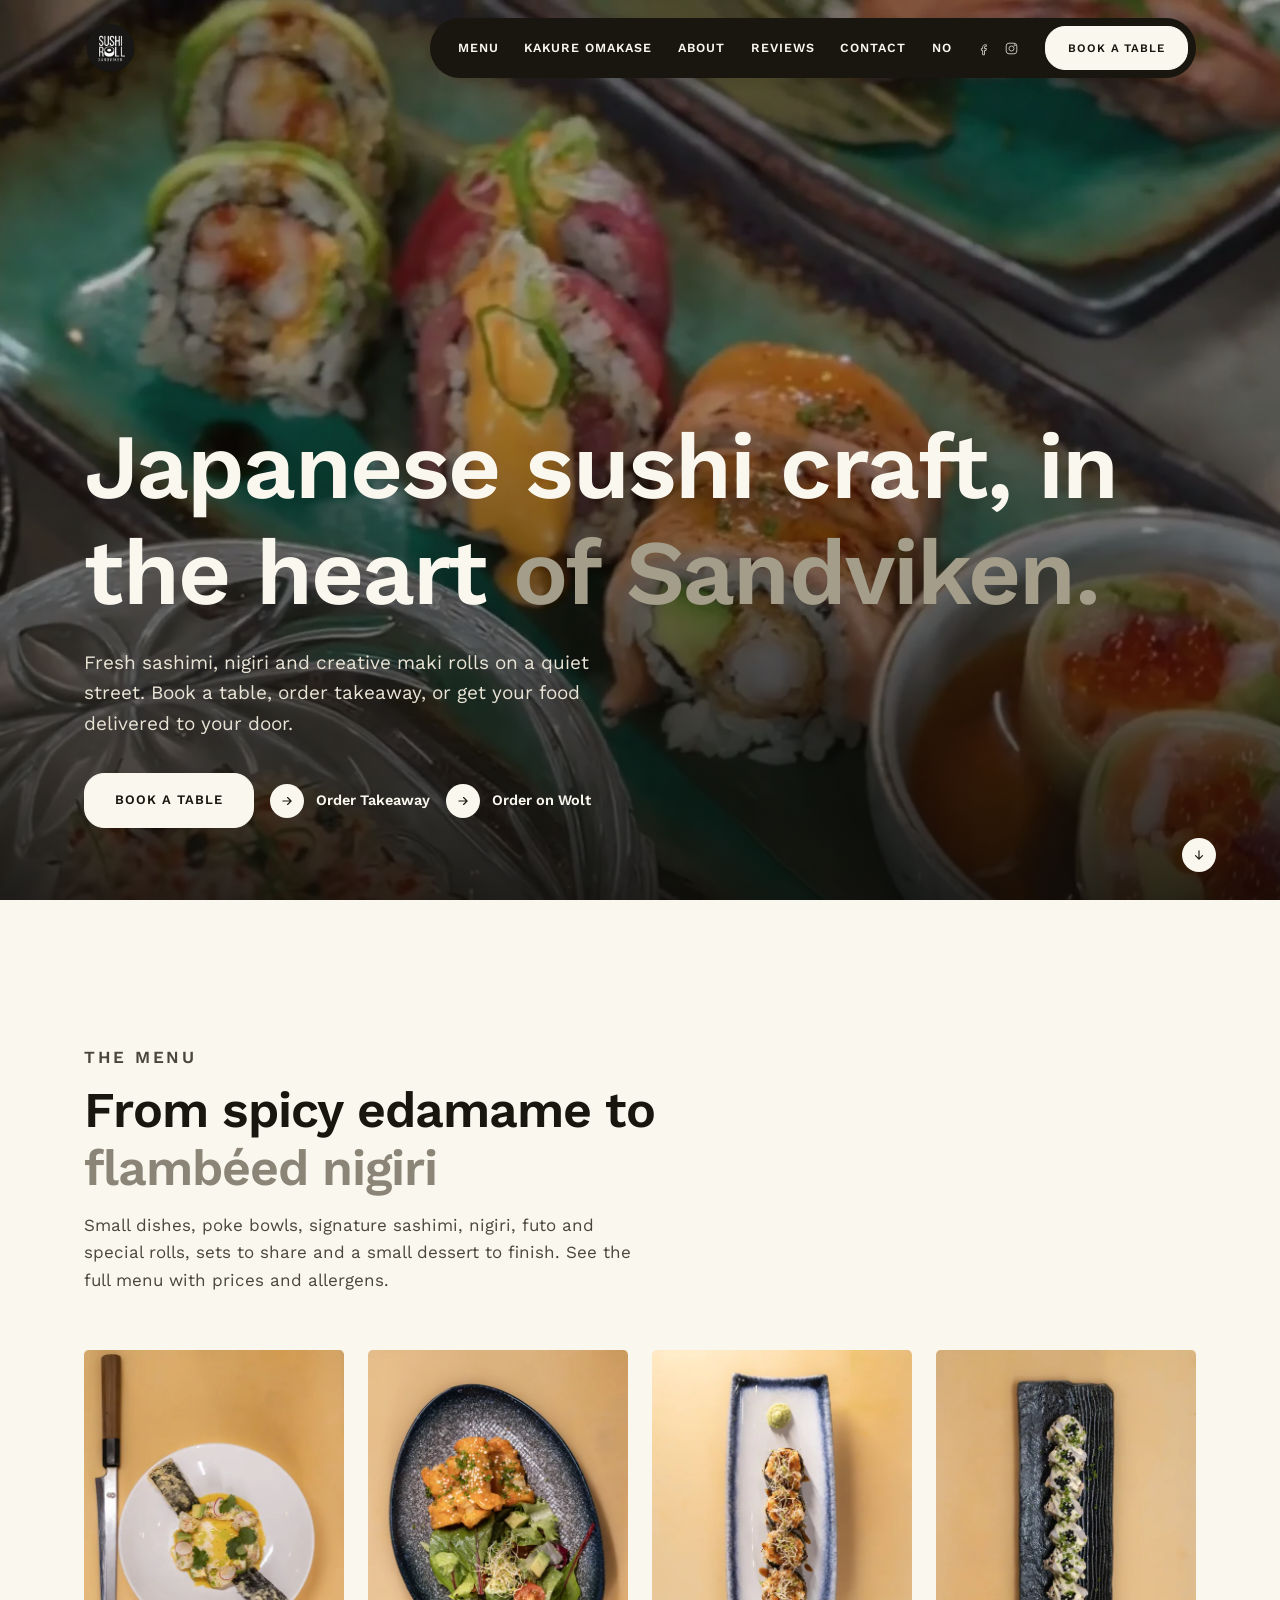
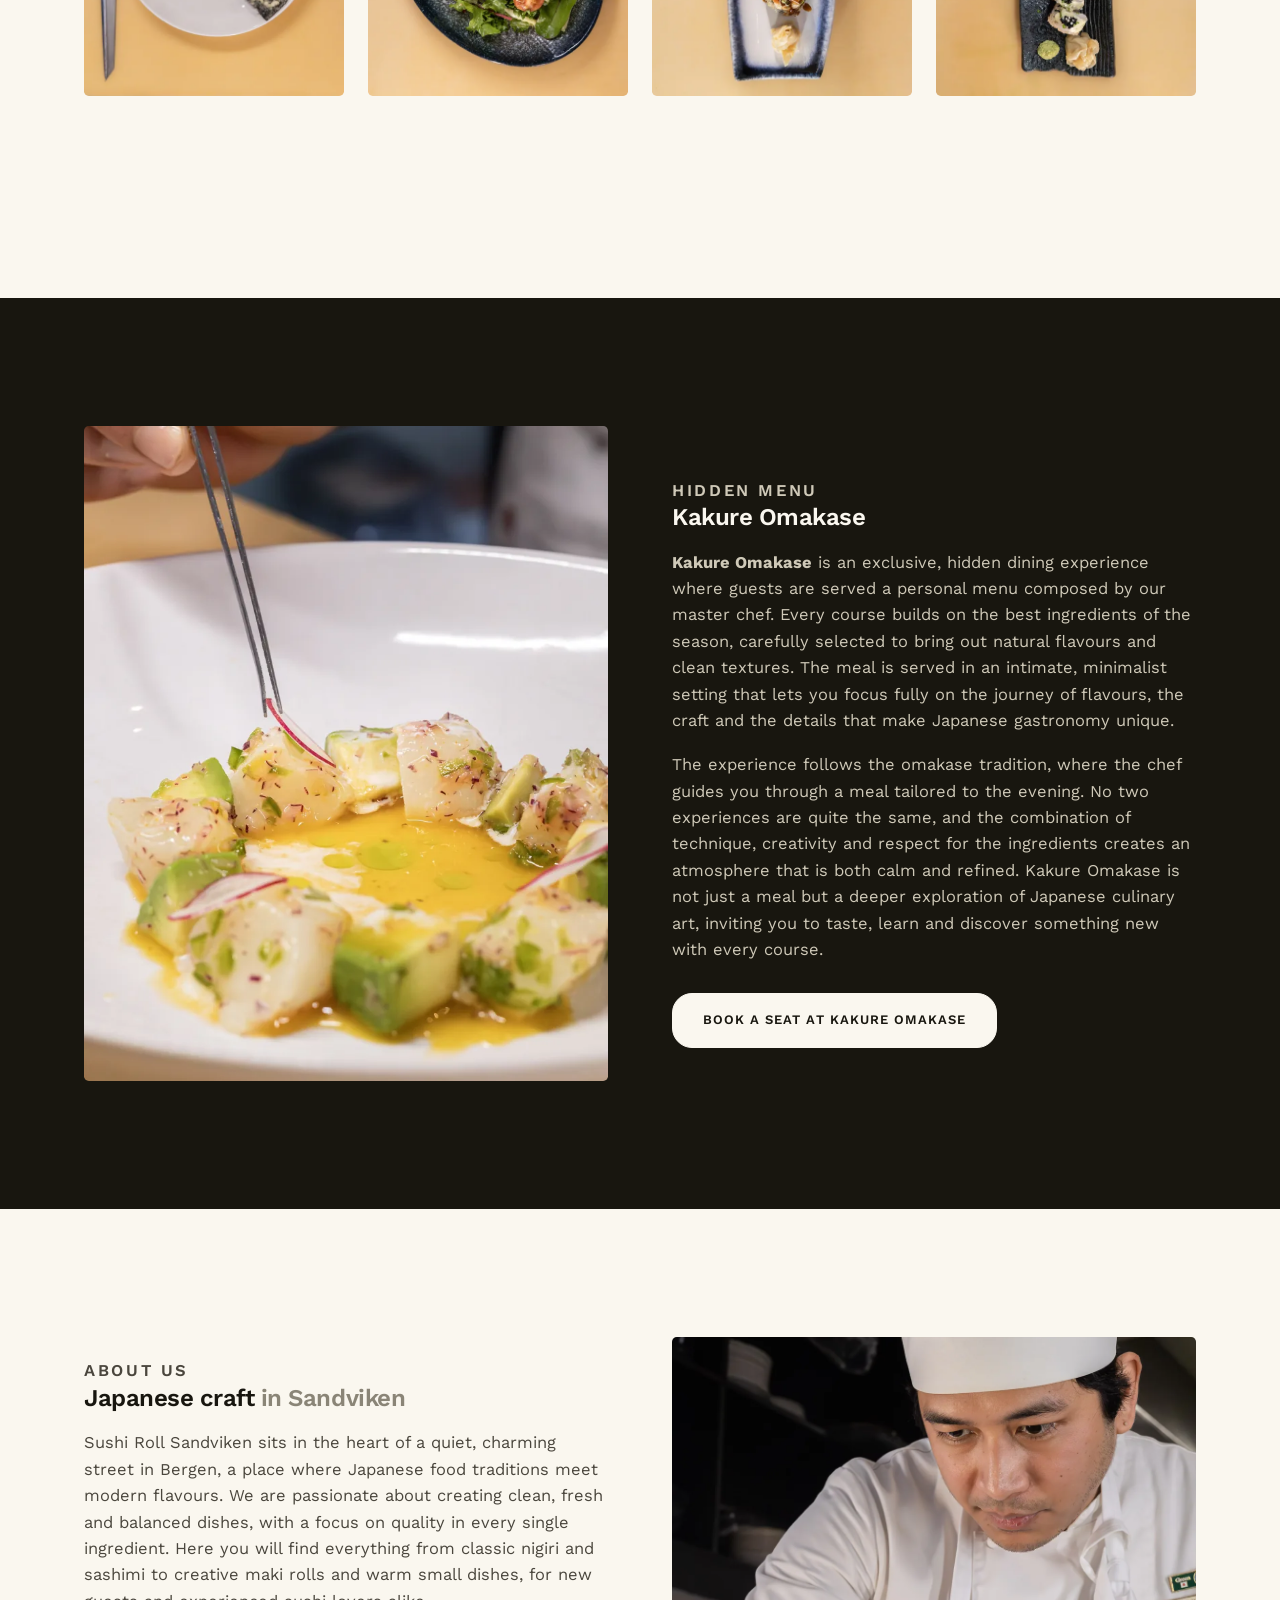
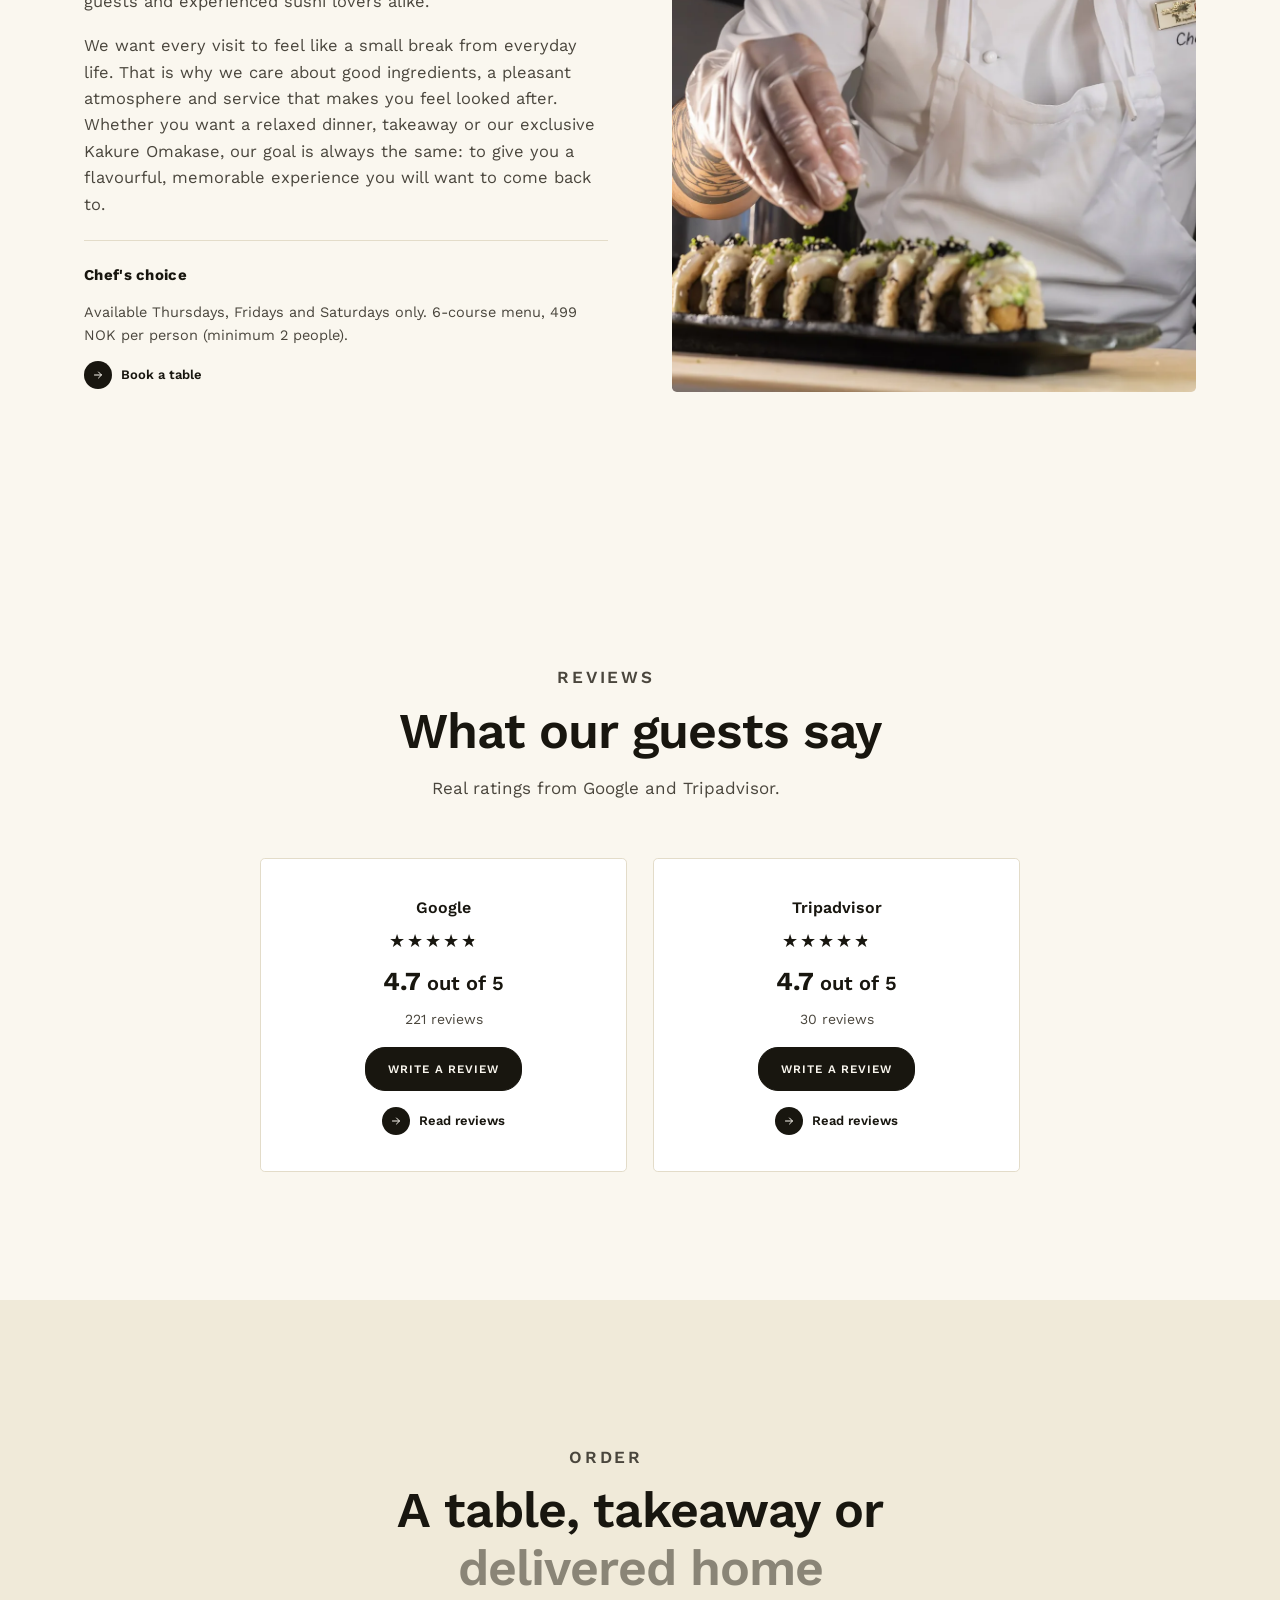
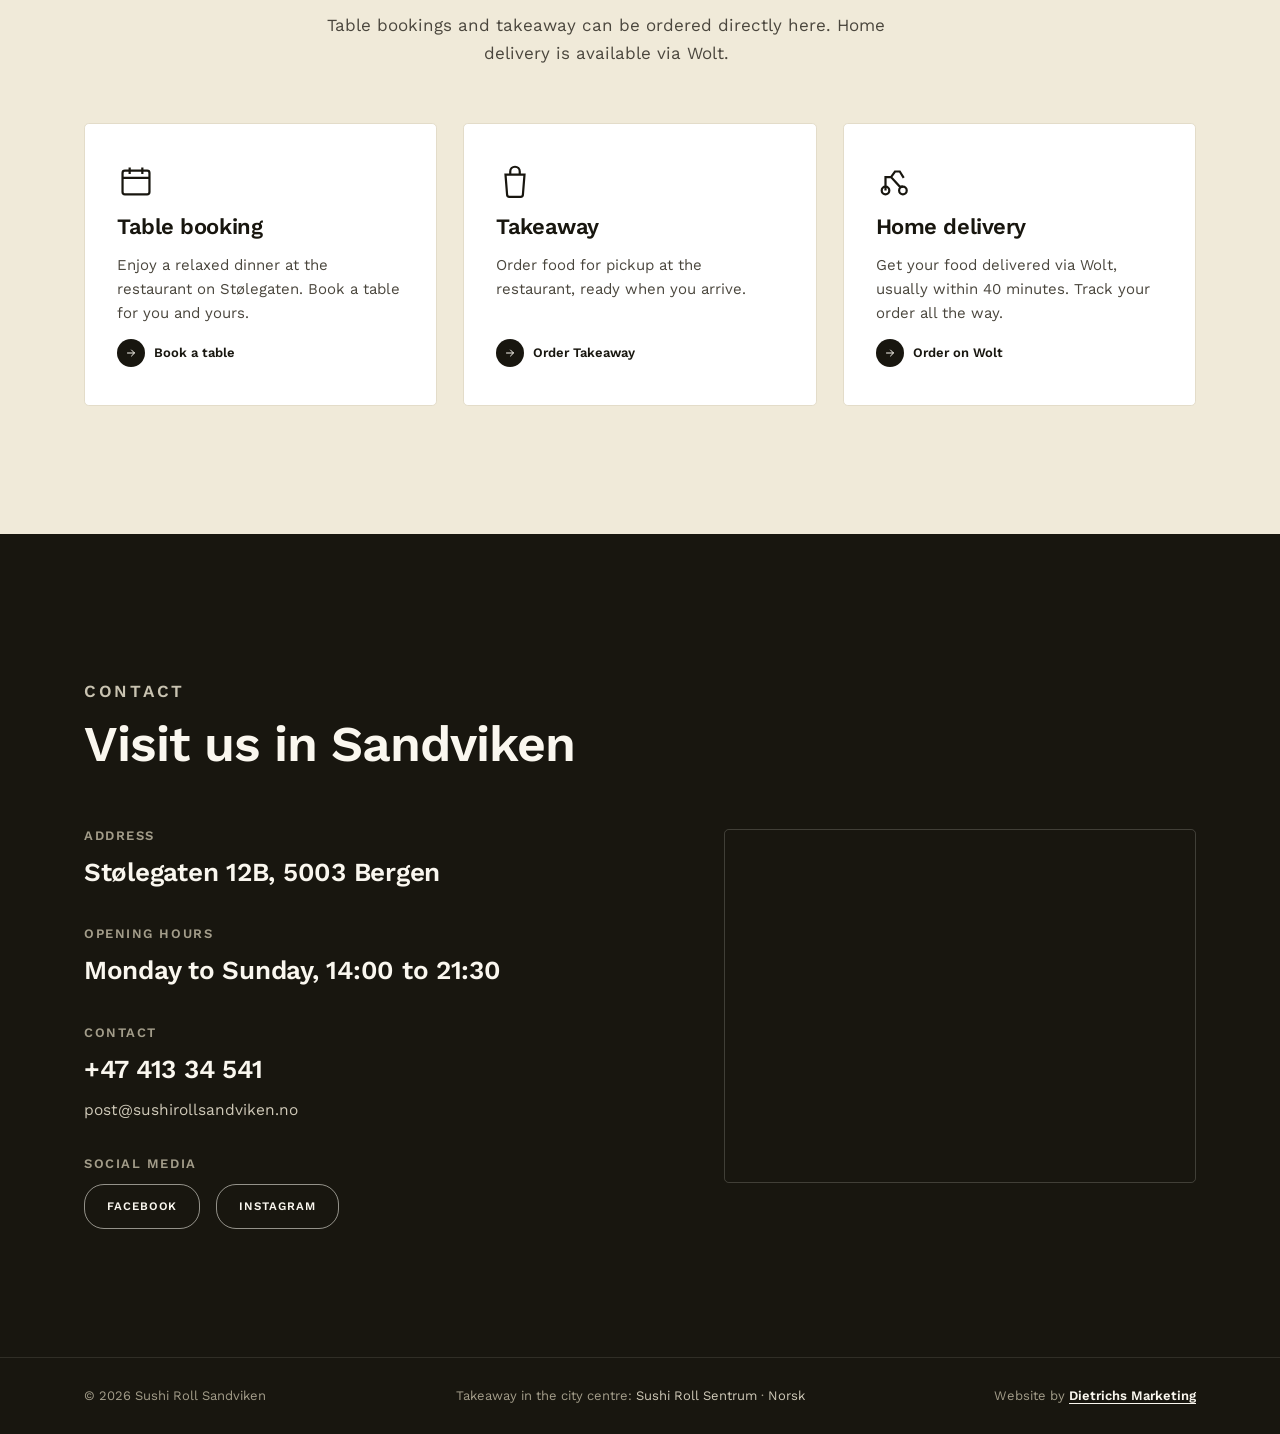
==== en/index.html @ c4bc5165 "Legg til engelsk versjon (/en/) med språkbryter og hreflang Engelsk forside og meny, EN-lenke i navi" ====
<!DOCTYPE html>
<html lang="en">
<head>
<!-- Google Tag Manager -->
<script>(function(w,d,s,l,i){w[l]=w[l]||[];w[l].push({'gtm.start':
new Date().getTime(),event:'gtm.js'});var f=d.getElementsByTagName(s)[0],
j=d.createElement(s),dl=l!='dataLayer'?'&l='+l:'';j.async=true;j.src=
'https://www.googletagmanager.com/gtm.js?id='+i+dl;f.parentNode.insertBefore(j,f);
})(window,document,'script','dataLayer','GTM-KZ6DRK7J');</script>
<!-- End Google Tag Manager -->
<!-- Google tag (gtag.js) -->
<script async src="https://www.googletagmanager.com/gtag/js?id=GT-PLFJ6S7V"></script>
<script>
  window.dataLayer = window.dataLayer || [];
  function gtag(){dataLayer.push(arguments);}
  gtag('js', new Date());
  gtag('config', 'GT-PLFJ6S7V');
  gtag('config', 'G-S1RWX0VKVZ');
</script>
<meta charset="UTF-8">
<meta name="viewport" content="width=device-width, initial-scale=1">
<title>Sushi Roll Sandviken. Japanese sushi craft in Bergen</title>
<meta name="description" content="Sushi Roll Sandviken is on Stølegaten in Bergen. Fresh sashimi, nigiri and creative maki rolls, Kakure Omakase, table booking, takeaway and home delivery via Wolt.">
<meta name="theme-color" content="#18160f">
<link rel="canonical" href="https://sushirollsandviken.no/en/">
<link rel="alternate" hreflang="nb" href="https://sushirollsandviken.no/">
<link rel="alternate" hreflang="en" href="https://sushirollsandviken.no/en/">
<link rel="alternate" hreflang="x-default" href="https://sushirollsandviken.no/">
<meta property="og:type" content="restaurant">
<meta property="og:title" content="Sushi Roll Sandviken. Japanese sushi craft in Bergen">
<meta property="og:description" content="Sushi Roll Sandviken is on Stølegaten in Bergen. Fresh sashimi, nigiri and creative maki rolls, Kakure Omakase, table booking, takeaway and home delivery via Wolt.">
<meta property="og:image" content="https://sushirollsandviken.no/assets/images/hero-poster.webp">
<meta property="og:url" content="https://sushirollsandviken.no/en/">
<meta property="og:locale" content="en_GB">
<meta property="og:locale:alternate" content="nb_NO">
<meta name="twitter:card" content="summary_large_image">
<link rel="icon" href="../assets/images/favicon.png" type="image/png">
<link rel="preload" as="font" type="font/woff2" href="../assets/fonts/WorkSans-600-latin.woff2" crossorigin>
<link rel="preload" as="font" type="font/woff2" href="../assets/fonts/WorkSans-400-latin.woff2" crossorigin>
<link rel="stylesheet" href="../style.css">
<script type="application/ld+json">
{
  "@context": "https://schema.org",
  "@type": "Restaurant",
  "name": "Sushi Roll Sandviken",
  "image": "https://sushirollsandviken.no/assets/images/hero-poster.webp",
  "url": "https://sushirollsandviken.no/en/",
  "telephone": "+4741334541",
  "email": "post@sushirollsandviken.no",
  "servesCuisine": "Japanese",
  "priceRange": "$$",
  "menu": "https://sushirollsandviken.no/en/menu.html",
  "address": {
    "@type": "PostalAddress",
    "streetAddress": "Stølegaten 12B",
    "postalCode": "5003",
    "addressLocality": "Bergen",
    "addressCountry": "NO"
  },
  "openingHoursSpecification": {
    "@type": "OpeningHoursSpecification",
    "dayOfWeek": ["Monday","Tuesday","Wednesday","Thursday","Friday","Saturday","Sunday"],
    "opens": "14:00",
    "closes": "21:30"
  },
  "sameAs": [
    "https://www.facebook.com/Sushirollsandviken",
    "https://www.instagram.com/sushirollsandviken/",
    "https://www.tripadvisor.com/Restaurant_Review-g190502-d24092539-Reviews-Sushi_Roll_Sandviken-Bergen_Hordaland_Western_Norway.html"
  ]
}
</script>
</head>
<body>
<!-- Google Tag Manager (noscript) -->
<noscript><iframe src="https://www.googletagmanager.com/ns.html?id=GTM-KZ6DRK7J"
height="0" width="0" style="display:none;visibility:hidden"></iframe></noscript>
<!-- End Google Tag Manager (noscript) -->

<div class="scrim" id="scrim"></div>

<header class="site-header" id="siteHeader">
  <div class="container">
    <a href="./" class="brand" aria-label="Sushi Roll Sandviken, home">
      <img src="../assets/images/logo.webp" alt="Sushi Roll Sandviken" width="150" height="148">
    </a>
    <div class="nav-pill">
      <nav class="main-nav" aria-label="Main menu">
        <a href="menu.html">Menu</a>
        <a href="#kakure">Kakure Omakase</a>
        <a href="#about">About</a>
        <a href="#reviews">Reviews</a>
        <a href="#contact">Contact</a>
        <a href="../" lang="nb" hreflang="nb">NO</a>
      </nav>
      <div class="header-social">
        <a href="https://www.facebook.com/Sushirollsandviken" target="_blank" rel="noopener" aria-label="Sushi Roll Sandviken on Facebook">
          <svg viewBox="0 0 24 24" fill="none" stroke="currentColor" stroke-width="1.6"><path d="M15 8.5h-2c-.55 0-1 .45-1 1V12h3l-.4 3h-2.6v7h-3v-7H7v-3h2v-2.2C9 7.9 10.6 6 13.2 6H15v2.5Z"/></svg>
        </a>
        <a href="https://www.instagram.com/sushirollsandviken/" target="_blank" rel="noopener" aria-label="Sushi Roll Sandviken on Instagram">
          <svg viewBox="0 0 24 24" fill="none" stroke="currentColor" stroke-width="1.6"><rect x="3.5" y="3.5" width="17" height="17" rx="4.5"/><circle cx="12" cy="12" r="4"/><circle cx="17.2" cy="6.8" r="1"/></svg>
        </a>
      </div>
      <a class="btn btn--sm nav-cta" href="https://booking.gastroplanner.no/sushi-roll-sandviken/t" target="_blank" rel="noopener" data-event="sushi-table-booking">Book a table</a>
    </div>
  </div>
</header>

<nav class="mobile-tabbar" aria-label="Quick actions" id="mobileTabbar">
  <a class="mobile-tabbar-item is-primary" href="https://booking.gastroplanner.no/sushi-roll-sandviken/t" target="_blank" rel="noopener" data-event="sushi-table-booking">
    <svg viewBox="0 0 24 24" fill="none" stroke="currentColor" stroke-width="1.4"><rect x="3.5" y="5.5" width="17" height="15" rx="1.5"/><path d="M3.5 10h17M8 3.5v4M16 3.5v4"/></svg>
    <span>Book</span>
  </a>
  <button type="button" class="mobile-tabbar-item" id="tabbarOrderTrigger" aria-haspopup="true" aria-expanded="false" aria-controls="tabbarOrderMenu">
    <svg viewBox="0 0 24 24" fill="none" stroke="currentColor" stroke-width="1.4"><path d="M6 8h12l-1 12.5a1.5 1.5 0 0 1-1.5 1.5h-7a1.5 1.5 0 0 1-1.5-1.5L6 8Z"/><path d="M9 8V6a3 3 0 0 1 6 0v2"/></svg>
    <span>Order</span>
  </button>
  <button class="mobile-tabbar-item" id="hamburgerBtn" aria-label="Open menu" aria-expanded="false" aria-controls="mobileMenu">
    <svg viewBox="0 0 24 24" fill="none" stroke="currentColor" stroke-width="2" stroke-linecap="round"><path d="M4 7h16M4 12h16M4 17h16"/></svg>
    <span>Menu</span>
  </button>
  <div class="tabbar-order-menu" id="tabbarOrderMenu">
    <a href="https://wolt.com/en/nor/bergen/restaurant/sushi-roll-sandviken" target="_blank" rel="noopener">Delivery</a>
    <a href="https://order.gastroplanner.no/s/ZCVRJ" target="_blank" rel="noopener">Takeaway</a>
  </div>
</nav>

<div class="mobile-menu" id="mobileMenu">
  <div class="mobile-menu-top">
    <button class="mobile-close" id="mobileCloseBtn" aria-label="Close menu">
      <svg viewBox="0 0 24 24" fill="none" stroke="currentColor" stroke-width="1.8" width="18" height="18"><path d="M5 5l14 14M19 5 5 19"/></svg>
    </button>
  </div>
  <nav aria-label="Mobile menu">
    <a href="menu.html">Menu</a>
    <a href="#kakure">Kakure Omakase</a>
    <a href="#about">About</a>
    <a href="#reviews">Reviews</a>
    <a href="#contact">Contact</a>
    <a href="../" lang="nb" hreflang="nb">Norsk</a>
  </nav>
  <div class="btn-row">
    <a class="btn btn--on-dark" href="https://booking.gastroplanner.no/sushi-roll-sandviken/t" target="_blank" rel="noopener" data-event="sushi-table-booking">Book a table</a>
    <a class="btn btn--ghost-on-dark" href="https://order.gastroplanner.no/s/ZCVRJ" target="_blank" rel="noopener">Order Takeaway</a>
    <a class="btn btn--ghost-on-dark" href="https://wolt.com/en/nor/bergen/restaurant/sushi-roll-sandviken" target="_blank" rel="noopener">Order on Wolt</a>
  </div>
  <div class="mobile-social">
    <a href="https://www.facebook.com/Sushirollsandviken" target="_blank" rel="noopener" aria-label="Facebook">
      <svg viewBox="0 0 24 24" fill="none" stroke="currentColor" stroke-width="1.6"><path d="M15 8.5h-2c-.55 0-1 .45-1 1V12h3l-.4 3h-2.6v7h-3v-7H7v-3h2v-2.2C9 7.9 10.6 6 13.2 6H15v2.5Z"/></svg>
    </a>
    <a href="https://www.instagram.com/sushirollsandviken/" target="_blank" rel="noopener" aria-label="Instagram">
      <svg viewBox="0 0 24 24" fill="none" stroke="currentColor" stroke-width="1.6"><rect x="3.5" y="3.5" width="17" height="17" rx="4.5"/><circle cx="12" cy="12" r="4"/><circle cx="17.2" cy="6.8" r="1"/></svg>
    </a>
  </div>
</div>

<section class="hero" id="hero">
  <div class="hero-media">
    <video autoplay muted loop playsinline preload="none" poster="../assets/images/hero-poster.webp">
      <source src="../assets/video/hero.mp4" type="video/mp4">
    </video>
  </div>
  <div class="hero-inner container">
    <h1 class="headline" data-muted="2">Japanese sushi craft, in the heart of Sandviken.</h1>
    <p class="hero-lead reveal">Fresh sashimi, nigiri and creative maki rolls on a quiet street. Book a table, order takeaway, or get your food delivered to your door.</p>
    <div class="btn-row reveal">
      <a class="btn btn--on-dark" href="https://booking.gastroplanner.no/sushi-roll-sandviken/t" target="_blank" rel="noopener" data-event="sushi-table-booking">Book a table</a>
      <a class="arrow-link arrow-link--on-dark hero-order-desktop" href="https://order.gastroplanner.no/s/ZCVRJ" target="_blank" rel="noopener">
        <span class="arrow-circle"><svg viewBox="0 0 24 24" fill="none" stroke="currentColor" stroke-width="2" stroke-linecap="round" stroke-linejoin="round"><path d="M5 12h14M13 6l6 6-6 6"/></svg></span>
        Order Takeaway
      </a>
      <a class="arrow-link arrow-link--on-dark hero-order-desktop" href="https://wolt.com/en/nor/bergen/restaurant/sushi-roll-sandviken" target="_blank" rel="noopener">
        <span class="arrow-circle"><svg viewBox="0 0 24 24" fill="none" stroke="currentColor" stroke-width="2" stroke-linecap="round" stroke-linejoin="round"><path d="M5 12h14M13 6l6 6-6 6"/></svg></span>
        Order on Wolt
      </a>
    </div>
  </div>
  <a href="#menu-preview" class="hero-scroll arrow-link arrow-link--on-dark" aria-label="See more">
    <span class="arrow-circle"><svg viewBox="0 0 24 24" fill="none" stroke="currentColor" stroke-width="2" stroke-linecap="round" stroke-linejoin="round"><path d="M12 5v14M6 13l6 6 6-6"/></svg></span>
  </a>
</section>

<section class="section" id="menu-preview">
  <div class="container">
    <div class="section-head">
      <p class="eyebrow reveal">The menu</p>
      <h2 class="headline" data-muted="2">From spicy edamame to flambéed nigiri</h2>
      <p class="reveal">Small dishes, poke bowls, signature sashimi, nigiri, futo and special rolls, sets to share and a small dessert to finish. See the full menu with prices and allergens.</p>
    </div>
    <div class="dish-grid">
      <div class="dish-card reveal"><img src="../assets/images/dish-01.webp" alt="Dishes prepared at Sushi Roll Sandviken" loading="lazy" width="528" height="705"></div>
      <div class="dish-card reveal"><img src="../assets/images/dish-02.webp" alt="Dishes prepared at Sushi Roll Sandviken" loading="lazy" width="529" height="705"></div>
      <div class="dish-card reveal"><img src="../assets/images/dish-03.webp" alt="Sushi rolls at Sushi Roll Sandviken" loading="lazy" width="529" height="705"></div>
      <div class="dish-card reveal"><img src="../assets/images/dish-04.webp" alt="Sushi rolls at Sushi Roll Sandviken" loading="lazy" width="529" height="705"></div>
    </div>
    <div class="menu-cta reveal">
      <a class="arrow-link" href="menu.html">
        <span class="arrow-circle"><svg viewBox="0 0 24 24" fill="none" stroke="currentColor" stroke-width="2" stroke-linecap="round" stroke-linejoin="round"><path d="M5 12h14M13 6l6 6-6 6"/></svg></span>
        See the full menu
      </a>
    </div>
  </div>
</section>

<section class="section section--ink" id="kakure">
  <div class="container">
    <div class="split">
      <div class="split-media reveal"><img src="../assets/images/kakure.webp" alt="Dish from Kakure Omakase at Sushi Roll Sandviken" loading="lazy" width="773" height="1030"></div>
      <div class="split-copy reveal">
        <p class="eyebrow">Hidden menu</p>
        <h2 class="headline">Kakure Omakase</h2>
        <p><strong>Kakure Omakase</strong> is an exclusive, hidden dining experience where guests are served a personal menu composed by our master chef. Every course builds on the best ingredients of the season, carefully selected to bring out natural flavours and clean textures. The meal is served in an intimate, minimalist setting that lets you focus fully on the journey of flavours, the craft and the details that make Japanese gastronomy unique.</p>
        <p>The experience follows the omakase tradition, where the chef guides you through a meal tailored to the evening. No two experiences are quite the same, and the combination of technique, creativity and respect for the ingredients creates an atmosphere that is both calm and refined. Kakure Omakase is not just a meal but a deeper exploration of Japanese culinary art, inviting you to taste, learn and discover something new with every course.</p>
        <div class="btn-row">
          <a class="btn btn--on-dark" href="https://booking.gastroplanner.no/kakure_omakse/t" target="_blank" rel="noopener" data-event="kakure-booking">Book a seat at Kakure Omakase</a>
        </div>
      </div>
    </div>
  </div>
</section>

<section class="section" id="about">
  <div class="container">
    <div class="split reverse">
      <div class="split-media reveal"><img src="../assets/images/about.webp" alt="Chef at Sushi Roll Sandviken plating a roll" loading="lazy" width="1100" height="1467"></div>
      <div class="split-copy reveal">
        <p class="eyebrow">About us</p>
        <h2 class="headline" data-muted="2">Japanese craft in Sandviken</h2>
        <p>Sushi Roll Sandviken sits in the heart of a quiet, charming street in Bergen, a place where Japanese food traditions meet modern flavours. We are passionate about creating clean, fresh and balanced dishes, with a focus on quality in every single ingredient. Here you will find everything from classic nigiri and sashimi to creative maki rolls and warm small dishes, for new guests and experienced sushi lovers alike.</p>
        <p>We want every visit to feel like a small break from everyday life. That is why we care about good ingredients, a pleasant atmosphere and service that makes you feel looked after. Whether you want a relaxed dinner, takeaway or our exclusive Kakure Omakase, our goal is always the same: to give you a flavourful, memorable experience you will want to come back to.</p>
        <div class="chefs-label">
          <strong>Chef's choice</strong>
          <span>Available Thursdays, Fridays and Saturdays only. 6-course menu, 499 NOK per person (minimum 2 people).</span>
          <a class="arrow-link arrow-link--sm" href="https://booking.gastroplanner.no/sushi-roll-sandviken/t" target="_blank" rel="noopener" data-event="sushi-table-booking">
            <span class="arrow-circle"><svg viewBox="0 0 24 24" fill="none" stroke="currentColor" stroke-width="2" stroke-linecap="round" stroke-linejoin="round"><path d="M5 12h14M13 6l6 6-6 6"/></svg></span>
            Book a table
          </a>
        </div>
      </div>
    </div>
  </div>
</section>

<section class="section" id="reviews">
  <div class="container">
    <div class="section-head center">
      <p class="eyebrow reveal">Reviews</p>
      <h2 class="headline">What our guests say</h2>
      <p class="reveal">Real ratings from Google and Tripadvisor.</p>
    </div>
    <div class="review-grid">
      <div class="review-card reveal">
        <div class="review-top">
          <span class="review-platform">Google</span>
          <svg class="stars" viewBox="0 0 110 20" aria-hidden="true">
            <defs><linearGradient id="fill-google"><stop offset="94%" stop-color="var(--ink)"/><stop offset="94%" stop-color="var(--line-strong)"/></linearGradient></defs>
            <text x="0" y="16" font-size="18" letter-spacing="2" fill="url(#fill-google)">★★★★★</text>
          </svg>
        </div>
        <p class="review-score"><strong>4.7</strong> out of 5</p>
        <p class="review-count">221 reviews</p>
        <div class="btn-row">
          <a class="btn btn--sm" href="https://www.google.com/maps?cid=10781024246180752057&#38;hl=en" target="_blank" rel="noopener">Write a review</a>
          <a class="arrow-link arrow-link--sm" href="https://www.google.com/maps?cid=10781024246180752057&#38;hl=en" target="_blank" rel="noopener">
            <span class="arrow-circle"><svg viewBox="0 0 24 24" fill="none" stroke="currentColor" stroke-width="2" stroke-linecap="round" stroke-linejoin="round"><path d="M5 12h14M13 6l6 6-6 6"/></svg></span>
            Read reviews
          </a>
        </div>
      </div>
      <div class="review-card reveal">
        <div class="review-top">
          <span class="review-platform">Tripadvisor</span>
          <svg class="stars" viewBox="0 0 110 20" aria-hidden="true">
            <defs><linearGradient id="fill-trip"><stop offset="94%" stop-color="var(--ink)"/><stop offset="94%" stop-color="var(--line-strong)"/></linearGradient></defs>
            <text x="0" y="16" font-size="18" letter-spacing="2" fill="url(#fill-trip)">★★★★★</text>
          </svg>
        </div>
        <p class="review-score"><strong>4.7</strong> out of 5</p>
        <p class="review-count">30 reviews</p>
        <div class="btn-row">
          <a class="btn btn--sm" href="https://www.tripadvisor.com/Restaurant_Review-g190502-d24092539-Reviews-Sushi_Roll_Sandviken-Bergen_Hordaland_Western_Norway.html" target="_blank" rel="noopener">Write a review</a>
          <a class="arrow-link arrow-link--sm" href="https://www.tripadvisor.com/Restaurant_Review-g190502-d24092539-Reviews-Sushi_Roll_Sandviken-Bergen_Hordaland_Western_Norway.html" target="_blank" rel="noopener">
            <span class="arrow-circle"><svg viewBox="0 0 24 24" fill="none" stroke="currentColor" stroke-width="2" stroke-linecap="round" stroke-linejoin="round"><path d="M5 12h14M13 6l6 6-6 6"/></svg></span>
            Read reviews
          </a>
        </div>
      </div>
    </div>
  </div>
</section>

<section class="section section--alt" id="order">
  <div class="container">
    <div class="section-head center">
      <p class="eyebrow reveal">Order</p>
      <h2 class="headline" data-muted="2">A table, takeaway or delivered home</h2>
      <p class="reveal">Table bookings and takeaway can be ordered directly here. Home delivery is available via Wolt.</p>
    </div>
    <div class="action-grid">
      <div class="action-card reveal">
        <svg class="icon" viewBox="0 0 24 24" fill="none" stroke="currentColor" stroke-width="1.4"><rect x="3.5" y="5.5" width="17" height="15" rx="1.5"/><path d="M3.5 10h17M8 3.5v4M16 3.5v4"/></svg>
        <h3>Table booking</h3>
        <p>Enjoy a relaxed dinner at the restaurant on Stølegaten. Book a table for you and yours.</p>
        <a class="arrow-link arrow-link--sm" href="https://booking.gastroplanner.no/sushi-roll-sandviken/t" target="_blank" rel="noopener" data-event="sushi-table-booking">
          <span class="arrow-circle"><svg viewBox="0 0 24 24" fill="none" stroke="currentColor" stroke-width="2" stroke-linecap="round" stroke-linejoin="round"><path d="M5 12h14M13 6l6 6-6 6"/></svg></span>
          Book a table
        </a>
      </div>
      <div class="action-card reveal">
        <svg class="icon" viewBox="0 0 24 24" fill="none" stroke="currentColor" stroke-width="1.4"><path d="M6 8h12l-1 12.5a1.5 1.5 0 0 1-1.5 1.5h-7a1.5 1.5 0 0 1-1.5-1.5L6 8Z"/><path d="M9 8V6a3 3 0 0 1 6 0v2"/></svg>
        <h3>Takeaway</h3>
        <p>Order food for pickup at the restaurant, ready when you arrive.</p>
        <a class="arrow-link arrow-link--sm" href="https://order.gastroplanner.no/s/ZCVRJ" target="_blank" rel="noopener">
          <span class="arrow-circle"><svg viewBox="0 0 24 24" fill="none" stroke="currentColor" stroke-width="2" stroke-linecap="round" stroke-linejoin="round"><path d="M5 12h14M13 6l6 6-6 6"/></svg></span>
          Order Takeaway
        </a>
      </div>
      <div class="action-card reveal">
        <svg class="icon" viewBox="0 0 24 24" fill="none" stroke="currentColor" stroke-width="1.4"><circle cx="6" cy="18" r="2.4"/><circle cx="17" cy="18" r="2.4"/><path d="M6 18V9.5h3.5L15 15.5h2M9.5 9.5 12 6h3l2.5 4"/></svg>
        <h3>Home delivery</h3>
        <p>Get your food delivered via Wolt, usually within 40 minutes. Track your order all the way.</p>
        <a class="arrow-link arrow-link--sm" href="https://wolt.com/en/nor/bergen/restaurant/sushi-roll-sandviken" target="_blank" rel="noopener">
          <span class="arrow-circle"><svg viewBox="0 0 24 24" fill="none" stroke="currentColor" stroke-width="2" stroke-linecap="round" stroke-linejoin="round"><path d="M5 12h14M13 6l6 6-6 6"/></svg></span>
          Order on Wolt
        </a>
      </div>
    </div>
  </div>
</section>

<section class="section section--ink" id="contact">
  <div class="container">
    <div class="section-head">
      <p class="eyebrow">Contact</p>
      <h2 class="headline">Visit us in Sandviken</h2>
    </div>
    <div class="contact-grid">
      <div>
        <div class="contact-block reveal">
          <h3>Address</h3>
          <a class="big" href="https://www.google.com/maps/search/?api=1&#38;query=St%C3%B8legaten+12B%2C+5003+Bergen" target="_blank" rel="noopener">Stølegaten 12B, 5003 Bergen</a>
        </div>
        <div class="contact-block reveal">
          <h3>Opening hours</h3>
          <span class="big">Monday to Sunday, 14:00 to 21:30</span>
        </div>
        <div class="contact-block reveal">
          <h3>Contact</h3>
          <a class="big" href="tel:+4741334541">+47 413 34 541</a>
          <a class="sub-link" href="mailto:post@sushirollsandviken.no">post@sushirollsandviken.no</a>
        </div>
        <div class="contact-block reveal">
          <h3>Social media</h3>
          <div class="btn-row" style="margin-top:12px">
            <a class="btn btn--ghost-on-dark btn--sm" href="https://www.facebook.com/Sushirollsandviken" target="_blank" rel="noopener">Facebook</a>
            <a class="btn btn--ghost-on-dark btn--sm" href="https://www.instagram.com/sushirollsandviken/" target="_blank" rel="noopener">Instagram</a>
          </div>
        </div>
      </div>
      <div class="map-embed reveal">
        <iframe src="https://www.google.com/maps?q=St%C3%B8legaten+12B,+5003+Bergen&#38;output=embed&#38;hl=en" loading="lazy" referrerpolicy="no-referrer-when-downgrade" title="Map to Sushi Roll Sandviken"></iframe>
      </div>
    </div>
  </div>
</section>

<footer class="site-footer">
  <div class="container">
    <p>© <span id="year"></span> Sushi Roll Sandviken</p>
    <p>Takeaway in the city centre: <a href="https://sushiroll.no/en/" target="_blank" rel="noopener">Sushi Roll Sentrum</a> · <a href="../" lang="nb" hreflang="nb">Norsk</a></p>
    <p>Website by <a href="https://dmarketing.no" target="_blank" rel="noopener">Dietrichs Marketing</a></p>
  </div>
</footer>

<script src="../app.js"></script>
</body>
</html>
---- style.css ----
@font-face {
  font-family: 'Work Sans';
  font-style: normal;
  font-weight: 400;
  font-display: swap;
  src: url(assets/fonts/WorkSans-400-latin-ext.woff2) format('woff2');
  unicode-range: U+0100-02BA, U+02BD-02C5, U+02C7-02CC, U+02CE-02D7, U+02DD-02FF, U+0304, U+0308, U+0329, U+1D00-1DBF, U+1E00-1E9F, U+1EF2-1EFF, U+2020, U+20A0-20AB, U+20AD-20C0, U+2113, U+2C60-2C7F, U+A720-A7FF;
}
@font-face {
  font-family: 'Work Sans';
  font-style: normal;
  font-weight: 400;
  font-display: swap;
  src: url(assets/fonts/WorkSans-400-latin.woff2) format('woff2');
  unicode-range: U+0000-00FF, U+0131, U+0152-0153, U+02BB-02BC, U+02C6, U+02DA, U+02DC, U+0304, U+0308, U+0329, U+2000-206F, U+20AC, U+2122, U+2191, U+2193, U+2212, U+2215, U+FEFF, U+FFFD;
}
@font-face {
  font-family: 'Work Sans';
  font-style: normal;
  font-weight: 500;
  font-display: swap;
  src: url(assets/fonts/WorkSans-500-latin-ext.woff2) format('woff2');
  unicode-range: U+0100-02BA, U+02BD-02C5, U+02C7-02CC, U+02CE-02D7, U+02DD-02FF, U+0304, U+0308, U+0329, U+1D00-1DBF, U+1E00-1E9F, U+1EF2-1EFF, U+2020, U+20A0-20AB, U+20AD-20C0, U+2113, U+2C60-2C7F, U+A720-A7FF;
}
@font-face {
  font-family: 'Work Sans';
  font-style: normal;
  font-weight: 500;
  font-display: swap;
  src: url(assets/fonts/WorkSans-500-latin.woff2) format('woff2');
  unicode-range: U+0000-00FF, U+0131, U+0152-0153, U+02BB-02BC, U+02C6, U+02DA, U+02DC, U+0304, U+0308, U+0329, U+2000-206F, U+20AC, U+2122, U+2191, U+2193, U+2212, U+2215, U+FEFF, U+FFFD;
}
@font-face {
  font-family: 'Work Sans';
  font-style: normal;
  font-weight: 600;
  font-display: swap;
  src: url(assets/fonts/WorkSans-600-latin-ext.woff2) format('woff2');
  unicode-range: U+0100-02BA, U+02BD-02C5, U+02C7-02CC, U+02CE-02D7, U+02DD-02FF, U+0304, U+0308, U+0329, U+1D00-1DBF, U+1E00-1E9F, U+1EF2-1EFF, U+2020, U+20A0-20AB, U+20AD-20C0, U+2113, U+2C60-2C7F, U+A720-A7FF;
}
@font-face {
  font-family: 'Work Sans';
  font-style: normal;
  font-weight: 600;
  font-display: swap;
  src: url(assets/fonts/WorkSans-600-latin.woff2) format('woff2');
  unicode-range: U+0000-00FF, U+0131, U+0152-0153, U+02BB-02BC, U+02C6, U+02DA, U+02DC, U+0304, U+0308, U+0329, U+2000-206F, U+20AC, U+2122, U+2191, U+2193, U+2212, U+2215, U+FEFF, U+FFFD;
}
@font-face {
  font-family: 'Work Sans';
  font-style: normal;
  font-weight: 700;
  font-display: swap;
  src: url(assets/fonts/WorkSans-700-latin-ext.woff2) format('woff2');
  unicode-range: U+0100-02BA, U+02BD-02C5, U+02C7-02CC, U+02CE-02D7, U+02DD-02FF, U+0304, U+0308, U+0329, U+1D00-1DBF, U+1E00-1E9F, U+1EF2-1EFF, U+2020, U+20A0-20AB, U+20AD-20C0, U+2113, U+2C60-2C7F, U+A720-A7FF;
}
@font-face {
  font-family: 'Work Sans';
  font-style: normal;
  font-weight: 700;
  font-display: swap;
  src: url(assets/fonts/WorkSans-700-latin.woff2) format('woff2');
  unicode-range: U+0000-00FF, U+0131, U+0152-0153, U+02BB-02BC, U+02C6, U+02DA, U+02DC, U+0304, U+0308, U+0329, U+2000-206F, U+20AC, U+2122, U+2191, U+2193, U+2212, U+2215, U+FEFF, U+FFFD;
}

/* Sushi Roll Sandviken — redesign, sabi-sushi-style-inspired pass
   Palette stays locked to the client's own brand: ink / off-white / warm neutrals.
   Sabi's bold structural register (semi-bold type, floating pill nav, two-tier
   radius, circular arrow-links, per-word headline reveal) is mapped onto that
   existing palette instead of Sabi's literal coral-red. */


:root{
  --ink:#18160f;
  --ink-soft:#4a463d;
  --ink-faint:#8a8577;
  --paper:#faf7ef;
  --paper-alt:#f0ead9;
  --white:#ffffff;
  --line:#e3dcc9;
  --line-strong:#cfc6ac;
  --cta-bg:#18160f;
  --cta-text:#faf7ef;

  --sans:'Work Sans', -apple-system, BlinkMacSystemFont, 'Segoe UI', sans-serif;

  --container:1240px;
  --pad: clamp(20px, 5vw, 64px);
  --section-pad: clamp(64px, 10vw, 128px);

  --radius-sm: 0.3rem;
  --radius-pill: 20px;
  --radius-full: 999px;
  --shadow-float: 0 5px 15px rgba(24,22,15,.15);
}

*,*::before,*::after{box-sizing:border-box}
html{scroll-behavior:smooth}
@media (prefers-reduced-motion:reduce){html{scroll-behavior:auto}}

body{
  margin:0;
  background:var(--paper);
  color:var(--ink);
  font-family:var(--sans);
  font-size:16px;
  line-height:1.6;
  overflow-x:hidden;
  -webkit-font-smoothing:antialiased;
}

img{max-width:100%;display:block}
a{color:inherit;text-decoration:none}
ul{margin:0;padding:0;list-style:none}
button{font-family:inherit;cursor:pointer}
h1,h2,h3,h4{font-family:var(--sans);font-weight:600;margin:0;line-height:1.15;letter-spacing:-0.02em}
p{margin:0}

.container{max-width:var(--container);margin-inline:auto;padding-inline:var(--pad)}

.eyebrow{
  font-family:var(--sans);
  font-size:12.5px;
  font-weight:600;
  letter-spacing:.16em;
  text-transform:uppercase;
  color:var(--ink-faint);
}

section[id]{scroll-margin-top:96px}
.section{padding-block:var(--section-pad)}
.section--alt{background:var(--paper-alt)}
.section--ink{background:var(--ink);color:var(--paper)}
.section--ink .eyebrow{color:#a39d8a}

.section-head{max-width:640px;margin-bottom:clamp(32px,6vw,56px)}
.section-head.center{margin-inline:auto;text-align:center}
.section-head h2{font-size:clamp(30px,4.4vw,50px);margin-top:10px}
.section-head p{margin-top:16px;color:var(--ink-soft);font-size:17px;max-width:52ch}
.section--ink .section-head p{color:#c9c3b1}

/* ---------- Per-word headline reveal (sabi-sushi-style signature) ---------- */
.headline .word{
  display:inline-block;
  opacity:0;
  transform:translateY(10px);
  transition:opacity .5s ease, transform .5s ease;
}
.headline.is-visible .word{opacity:1;transform:none}
.word--muted{color:var(--ink-faint)}
.section--ink .word--muted, .hero .word--muted{color:#a39d8a}
@media (prefers-reduced-motion:reduce){
  .headline .word{opacity:1;transform:none;transition:none}
}

/* ---------- Buttons ---------- */
.btn{
  display:inline-flex;align-items:center;justify-content:center;gap:8px;
  padding:16px 30px;
  font-family:var(--sans);
  font-weight:600;
  font-size:13px;
  letter-spacing:.08em;
  text-transform:uppercase;
  border:1px solid var(--cta-bg);
  border-radius:var(--radius-pill);
  background:var(--cta-bg);
  color:var(--cta-text);
  transition:background .25s ease, color .25s ease, border-color .25s ease, transform .2s ease;
  white-space:nowrap;
}
.btn:hover{background:transparent;color:var(--cta-bg)}
.btn--ghost{background:transparent;color:var(--cta-bg)}
.btn--ghost:hover{background:var(--cta-bg);color:var(--cta-text)}
.btn--on-dark{border-color:var(--paper);background:var(--paper);color:var(--ink)}
.btn--on-dark:hover{background:transparent;color:var(--paper)}
.btn--ghost-on-dark{border-color:rgba(250,247,239,.55);background:transparent;color:var(--paper)}
.btn--ghost-on-dark:hover{border-color:var(--paper);background:var(--paper);color:var(--ink)}
.btn--sm{padding:12px 22px;font-size:11.5px}
.btn-row{display:flex;flex-wrap:wrap;gap:16px;align-items:center}

/* ---------- Circular arrow-link (sabi-sushi-style signature) ---------- */
.arrow-link{
  display:inline-flex;align-items:center;gap:12px;
  font-family:var(--sans);font-weight:600;font-size:14.5px;
  color:var(--ink);
}
.arrow-link .arrow-circle{
  display:inline-flex;align-items:center;justify-content:center;
  width:34px;height:34px;border-radius:50%;flex:none;
  background:var(--ink);color:var(--paper);
  transition:transform .2s ease;
}
.arrow-link .arrow-circle svg{width:14px;height:14px}
.arrow-link:hover .arrow-circle{transform:translateX(3px)}
.arrow-link--on-dark{color:var(--paper)}
.arrow-link--on-dark .arrow-circle{background:var(--paper);color:var(--ink)}
.arrow-link--sm{font-size:13px;gap:9px}
.arrow-link--sm .arrow-circle{width:28px;height:28px}
.arrow-link--sm .arrow-circle svg{width:12px;height:12px}

/* ---------- Floating header ---------- */
.site-header{
  position:fixed;top:0;left:0;right:0;z-index:100;
  padding-block:18px;
  pointer-events:none;
}
.site-header .container{display:flex;align-items:center;justify-content:space-between;gap:24px}
.brand{display:flex;align-items:center;gap:10px;pointer-events:auto}
.brand img{height:clamp(40px,7vw,52px);width:auto;border-radius:50%}

.nav-pill{
  display:flex;align-items:center;gap:clamp(16px,2vw,30px);
  background:var(--ink);color:var(--paper);
  border-radius:var(--radius-full);
  padding:8px 8px 8px clamp(20px,3vw,28px);
  box-shadow:var(--shadow-float);
  pointer-events:auto;
}
.main-nav{display:flex;align-items:center;gap:clamp(14px,2vw,26px)}
.main-nav a{
  font-size:12.5px;font-weight:600;letter-spacing:.08em;text-transform:uppercase;
  color:var(--paper);position:relative;padding-block:4px;
}
.main-nav a::after{
  content:"";position:absolute;left:0;right:0;bottom:-2px;height:1px;
  background:currentColor;transform:scaleX(0);transform-origin:left;transition:transform .25s ease;
}
.main-nav a:hover::after{transform:scaleX(1)}

.header-actions{display:flex;align-items:center}
.header-social{display:flex;gap:12px}
.header-social a{color:var(--paper);opacity:.75}
.header-social a:hover{opacity:1}
.header-social svg{width:15px;height:15px;display:block}

.nav-pill .nav-cta{border-color:var(--paper);background:var(--paper);color:var(--ink)}
.nav-pill .nav-cta:hover{background:transparent;color:var(--paper);border-color:var(--paper)}

/* ---------- Mobile tab bar (sabi-sushi-style signature, bottom variant) ---------- */
.mobile-tabbar{
  display:none;
  position:fixed;left:0;right:0;bottom:0;z-index:100;
  background:var(--ink);
  padding:10px clamp(16px,4vw,28px);
  align-items:stretch;justify-content:space-around;gap:8px;
  box-shadow:0 -5px 15px rgba(24,22,15,.15);
}
.mobile-tabbar-item{
  display:flex;flex-direction:column;align-items:center;justify-content:center;gap:5px;
  flex:1;
  color:var(--paper);font-family:var(--sans);font-size:11.5px;font-weight:600;
  background:none;border:none;padding:9px 6px;border-radius:var(--radius-pill);
}
.mobile-tabbar-item svg{width:21px;height:21px}
.mobile-tabbar-item.is-primary{background:var(--paper);color:var(--ink)}
.mobile-tabbar-item.is-active{background:var(--paper);color:var(--ink)}

/* ---------- Tab bar order dropdown (Bestill -> Levering/Takeaway) ---------- */
.tabbar-order-menu{
  position:absolute;left:16px;right:16px;bottom:calc(100% + 14px);z-index:5;
  display:flex;flex-direction:column;gap:4px;
  background:var(--paper);border-radius:16px;padding:8px;
  box-shadow:var(--shadow-float);
  opacity:0;visibility:hidden;transform:translateY(8px);
  transition:opacity .2s ease, transform .2s ease, visibility .2s;
}
.mobile-tabbar.is-open .tabbar-order-menu{opacity:1;visibility:visible;transform:translateY(0)}
.tabbar-order-menu a{
  font-family:var(--sans);font-weight:600;font-size:14.5px;color:var(--ink);
  padding:13px 14px;border-radius:10px;
}
.tabbar-order-menu a:hover,.tabbar-order-menu a:active{background:var(--paper-alt)}

/* ---------- Mobile off-canvas ---------- */
.mobile-menu{
  position:fixed;inset:0 0 0 auto;width:min(360px,86vw);
  background:var(--ink);color:var(--paper);
  transform:translateX(100%);transition:transform .35s ease;
  z-index:200;padding:22px 28px 22px;
  display:flex;flex-direction:column;
  overflow-y:auto;
}
.mobile-menu.is-open{transform:translateX(0)}
.mobile-menu-top{display:flex;justify-content:flex-end;margin-bottom:18px}
.mobile-close{
  background:none;border:1px solid rgba(250,247,239,.35);border-radius:50%;
  width:38px;height:38px;color:var(--paper);
  display:flex;align-items:center;justify-content:center;
}
.mobile-menu nav{display:flex;flex-direction:column;gap:2px}
.mobile-menu nav a{
  font-family:var(--sans);font-weight:600;font-size:21px;letter-spacing:-.01em;
  padding:10px 2px;border-bottom:1px solid rgba(250,247,239,.14);
}
.mobile-menu .btn-row{margin-top:18px;flex-direction:column;gap:10px}
.mobile-menu .btn{width:100%;padding:14px 28px}
.mobile-social{display:flex;gap:16px;margin-top:auto;padding-top:16px}
.mobile-social a{color:var(--paper);opacity:.8}
.mobile-social svg{width:19px;height:19px}
.scrim{position:fixed;inset:0;background:rgba(10,9,6,.4);opacity:0;pointer-events:none;transition:opacity .3s ease;z-index:150}
.scrim.is-open{opacity:1;pointer-events:auto}

/* ---------- Hero ---------- */
.hero{
  position:relative;min-height:100svh;display:flex;align-items:flex-end;
  color:#faf7ef;overflow:hidden;
}
.hero-media{position:absolute;inset:0;width:100%;height:100%;overflow:hidden;background:#0e0d09}
.hero-media video,.hero-media img{position:absolute;inset:0;width:100%;height:100%;object-fit:cover}
.hero-media::after{
  content:"";position:absolute;inset:0;
  background:linear-gradient(180deg, rgba(12,11,7,.35) 0%, rgba(12,11,7,.28) 38%, rgba(10,9,6,.86) 100%);
}
.hero-inner{position:relative;z-index:2;width:100%;padding-block:clamp(120px,20vw,180px) clamp(48px,7vw,72px)}
.hero h1{
  font-size:clamp(42px,8vw,92px);
  margin-top:16px;
  max-width:20ch;
}
.hero-lead{margin-top:22px;font-size:clamp(16px,2vw,19px);color:#e9e4d6;max-width:46ch}
.hero .btn-row{margin-top:34px}
.hero-scroll{position:absolute;right:var(--pad);bottom:28px;z-index:2}
.hero-scroll .arrow-circle{animation:bouncedown 2s ease-in-out infinite}
@keyframes bouncedown{0%,100%{transform:translateY(0)}50%{transform:translateY(6px)}}
@media (prefers-reduced-motion:reduce){.hero-scroll .arrow-circle{animation:none}}
@media (max-width:640px){.hero-scroll{display:none}}

/* ---------- Chef's choice note ---------- */
.chefs-label{display:flex;align-items:baseline;gap:14px;flex-wrap:wrap;margin-top:22px;padding-top:22px;border-top:1px solid var(--line)}
.chefs-label strong{font-family:var(--sans);font-size:15px;font-weight:700;letter-spacing:.02em}
.chefs-label span{color:var(--ink-soft);font-size:14.5px}
.section--ink .chefs-label{border-top-color:rgba(255,255,255,.15)}
.section--ink .chefs-label span{color:#c9c3b1}

/* ---------- Highlight dish grid ---------- */
.dish-grid{display:grid;grid-template-columns:repeat(4,1fr);gap:clamp(14px,2vw,24px)}
.dish-card{position:relative;border-radius:var(--radius-sm);overflow:hidden;aspect-ratio:3/4;background:var(--paper-alt)}
.dish-card img{width:100%;height:100%;object-fit:cover;transition:transform .6s ease}
.dish-card:hover img{transform:scale(1.05)}
.menu-cta{margin-top:40px;display:flex;justify-content:center}
@media (max-width:900px){.dish-grid{grid-template-columns:repeat(2,1fr)}}

/* ---------- Split feature (Kakure Omakase / Om oss) ---------- */
.split{display:grid;grid-template-columns:1fr 1fr;gap:clamp(28px,5vw,72px);align-items:center}
.split-media{border-radius:var(--radius-sm);overflow:hidden}
.split-media img{width:100%;height:100%;object-fit:cover;aspect-ratio:4/5}
.split.reverse .split-media{order:2}
.split-copy p{color:var(--ink-soft);margin-top:18px;font-size:16.5px}
.section--ink .split-copy p{color:#cfc9b8}
.split-copy .btn-row{margin-top:30px}
@media (max-width:820px){
  .split, .split.reverse{grid-template-columns:1fr}
  .split.reverse .split-media{order:0}
}

/* ---------- Reviews ---------- */
.review-grid{display:grid;grid-template-columns:repeat(2,1fr);gap:clamp(16px,2.5vw,26px);max-width:760px;margin-inline:auto}
.review-card{
  background:var(--white);border:1px solid var(--line);border-radius:var(--radius-sm);
  padding:clamp(28px,4vw,36px);text-align:center;
  display:flex;flex-direction:column;align-items:center;gap:6px;
}
.review-top{display:flex;flex-direction:column;align-items:center;gap:10px;margin-bottom:4px}
.review-platform{font-family:var(--sans);font-weight:600;font-size:16px}
.stars{width:110px;height:20px}
.review-score{font-family:var(--sans);font-weight:600;font-size:20px}
.review-score strong{font-size:26px;font-weight:700}
.review-count{color:var(--ink-soft);font-size:14px;margin-bottom:10px}
.review-card .btn-row{justify-content:center}
@media (max-width:600px){
  .review-grid{grid-template-columns:1fr}
}

/* ---------- Action cards (booking/takeaway/delivery) ---------- */
.action-grid{display:grid;grid-template-columns:repeat(3,1fr);gap:clamp(16px,2.5vw,26px)}
.action-grid--2col{grid-template-columns:repeat(2,1fr);max-width:640px;margin-inline:auto}
.action-card{
  background:var(--white);border:1px solid var(--line);border-radius:var(--radius-sm);
  padding:clamp(28px,4vw,38px) clamp(24px,3vw,32px);
  display:flex;flex-direction:column;gap:14px;
  transition:border-color .25s ease, transform .25s ease;
}
.action-card:hover{border-color:var(--line-strong);transform:translateY(-3px)}
.action-card .icon{width:38px;height:38px;color:var(--ink)}
.action-card h3{font-size:22px}
.action-card p{color:var(--ink-soft);font-size:15px;flex:1}
@media (max-width:900px){.action-grid{grid-template-columns:1fr}}

/* ---------- Contact ---------- */
.contact-grid{display:grid;grid-template-columns:1.1fr .9fr;gap:clamp(28px,5vw,72px)}
.contact-block + .contact-block{margin-top:34px}
.contact-block h3{font-size:13px;letter-spacing:.12em;text-transform:uppercase;color:#a39d8a;font-family:var(--sans);font-weight:600}
.contact-block .big{font-family:var(--sans);font-weight:600;font-size:clamp(20px,2.6vw,26px);letter-spacing:-.01em;margin-top:8px;display:inline-block}
.contact-block .big:hover{text-decoration:underline;text-underline-offset:4px}
.contact-block p{margin-top:8px;color:#cfc9b8}
.contact-block .sub-link{margin-top:8px;display:block;color:#cfc9b8;font-size:15.5px}
.contact-block .sub-link:hover{color:var(--paper);text-decoration:underline;text-underline-offset:3px}
.map-embed{border-radius:var(--radius-sm);overflow:hidden;aspect-ratio:4/3;border:1px solid rgba(250,247,239,.18)}
.map-embed iframe{width:100%;height:100%;border:0;filter:grayscale(1) contrast(1.05);}
@media (max-width:820px){.contact-grid{grid-template-columns:1fr}}

/* ---------- Footer ---------- */
.site-footer{background:var(--ink);color:#a39d8a;padding-block:28px;border-top:1px solid rgba(250,247,239,.1)}
.site-footer .container{display:flex;flex-wrap:wrap;justify-content:space-between;gap:12px;font-size:13px}
.site-footer a{color:#cfc9b8}
.site-footer a:hover{color:var(--paper)}
.site-footer a[href*="dmarketing"]{color:var(--paper);font-weight:600;text-decoration:underline;text-underline-offset:3px}
.site-footer a[href*="dmarketing"]:hover{color:#fff}

/* ---------- Reveal animation ---------- */
.reveal{opacity:0;transform:translateY(22px);transition:opacity .7s ease, transform .7s ease}
.reveal.is-visible{opacity:1;transform:none}
@media (prefers-reduced-motion:reduce){
  .reveal{opacity:1;transform:none;transition:none}
}

/* =========================================================
   Menu page
   ========================================================= */
.menu-hero{
  padding-block:clamp(120px,18vw,168px) clamp(40px,6vw,60px);
  background:var(--ink);color:var(--paper);
}
.menu-hero h1{font-size:clamp(38px,7vw,64px)}
.menu-hero p{margin-top:14px;color:#cfc9b8;max-width:56ch}
.menu-hero .chefs-note{
  margin-top:26px;padding:16px 18px;border:1px solid rgba(250,247,239,.2);border-radius:var(--radius-sm);
  font-size:14.5px;color:#e7ddc0;max-width:640px;
}

.category-nav{
  position:sticky;top:92px;z-index:60;background:var(--paper);border-bottom:1px solid var(--line);
  padding-block:14px;
}
.category-nav .container{display:flex;gap:10px;overflow-x:auto;scrollbar-width:none}
.category-nav .container::-webkit-scrollbar{display:none}
.category-nav a{
  flex:none;padding:8px 16px;border:1px solid var(--line);border-radius:var(--radius-full);
  font-size:13px;font-weight:600;white-space:nowrap;color:var(--ink-soft);
  transition:background .2s ease, color .2s ease, border-color .2s ease;
}
.category-nav a:hover, .category-nav a.is-active{background:var(--ink);border-color:var(--ink);color:var(--paper)}

.menu-category{padding-block:clamp(48px,7vw,80px);border-bottom:1px solid var(--line);scroll-margin-top:160px}
.menu-category:last-child{border-bottom:none}
.menu-category-head{display:flex;align-items:baseline;justify-content:space-between;gap:16px;margin-bottom:30px}
.menu-category-head h2{font-size:clamp(26px,3.6vw,36px)}
.menu-category-head span{color:var(--ink-faint);font-size:13px;letter-spacing:.08em;text-transform:uppercase}

.menu-list{display:grid;grid-template-columns:1fr 1fr;gap:28px 48px}
.menu-item{border-bottom:1px dotted var(--line-strong);padding-bottom:16px}
.menu-item-top{display:flex;align-items:baseline;gap:10px}
.menu-item-top .name{font-family:var(--sans);font-weight:600;font-size:16.5px;flex:none}
.menu-item-top .filler{flex:1;border-bottom:1px dotted var(--line-strong);transform:translateY(-4px)}
.menu-item-top .price{font-family:var(--sans);font-weight:600;font-size:15.5px;flex:none;color:var(--ink)}
.menu-item .desc{margin-top:6px;color:var(--ink-soft);font-size:14.5px}
.menu-item .lines{margin-top:6px;color:var(--ink-soft);font-size:14.5px}
.menu-item .lines div{padding-block:1px}
.menu-item .allergens{margin-top:5px;color:var(--ink-faint);font-size:12.5px;font-style:italic}
@media (max-width:760px){.menu-list{grid-template-columns:1fr}}

.menu-gallery{display:grid;grid-template-columns:repeat(4,1fr);gap:14px;margin-top:var(--section-pad)}
.menu-gallery img{width:100%;height:100%;object-fit:cover;aspect-ratio:3/4;border-radius:var(--radius-sm)}
@media (max-width:760px){.menu-gallery{grid-template-columns:repeat(2,1fr)}}

/* ---------- Small screens: header + spacing ---------- */
@media (max-width:860px){
  .nav-pill{display:none}
  .mobile-tabbar{display:flex}
  body.menu-open .mobile-tabbar{display:none}
  body{padding-bottom:100px}
}
@media (max-width:600px){
  :root{--section-pad: clamp(52px, 14vw, 84px)}
  .hero h1{max-width:none}
  .hero-inner{padding-bottom:clamp(100px,20vw,140px)}
  .btn-row{width:100%;flex-direction:column;align-items:stretch;gap:14px}
  .hero .hero-order-desktop{display:none}
}
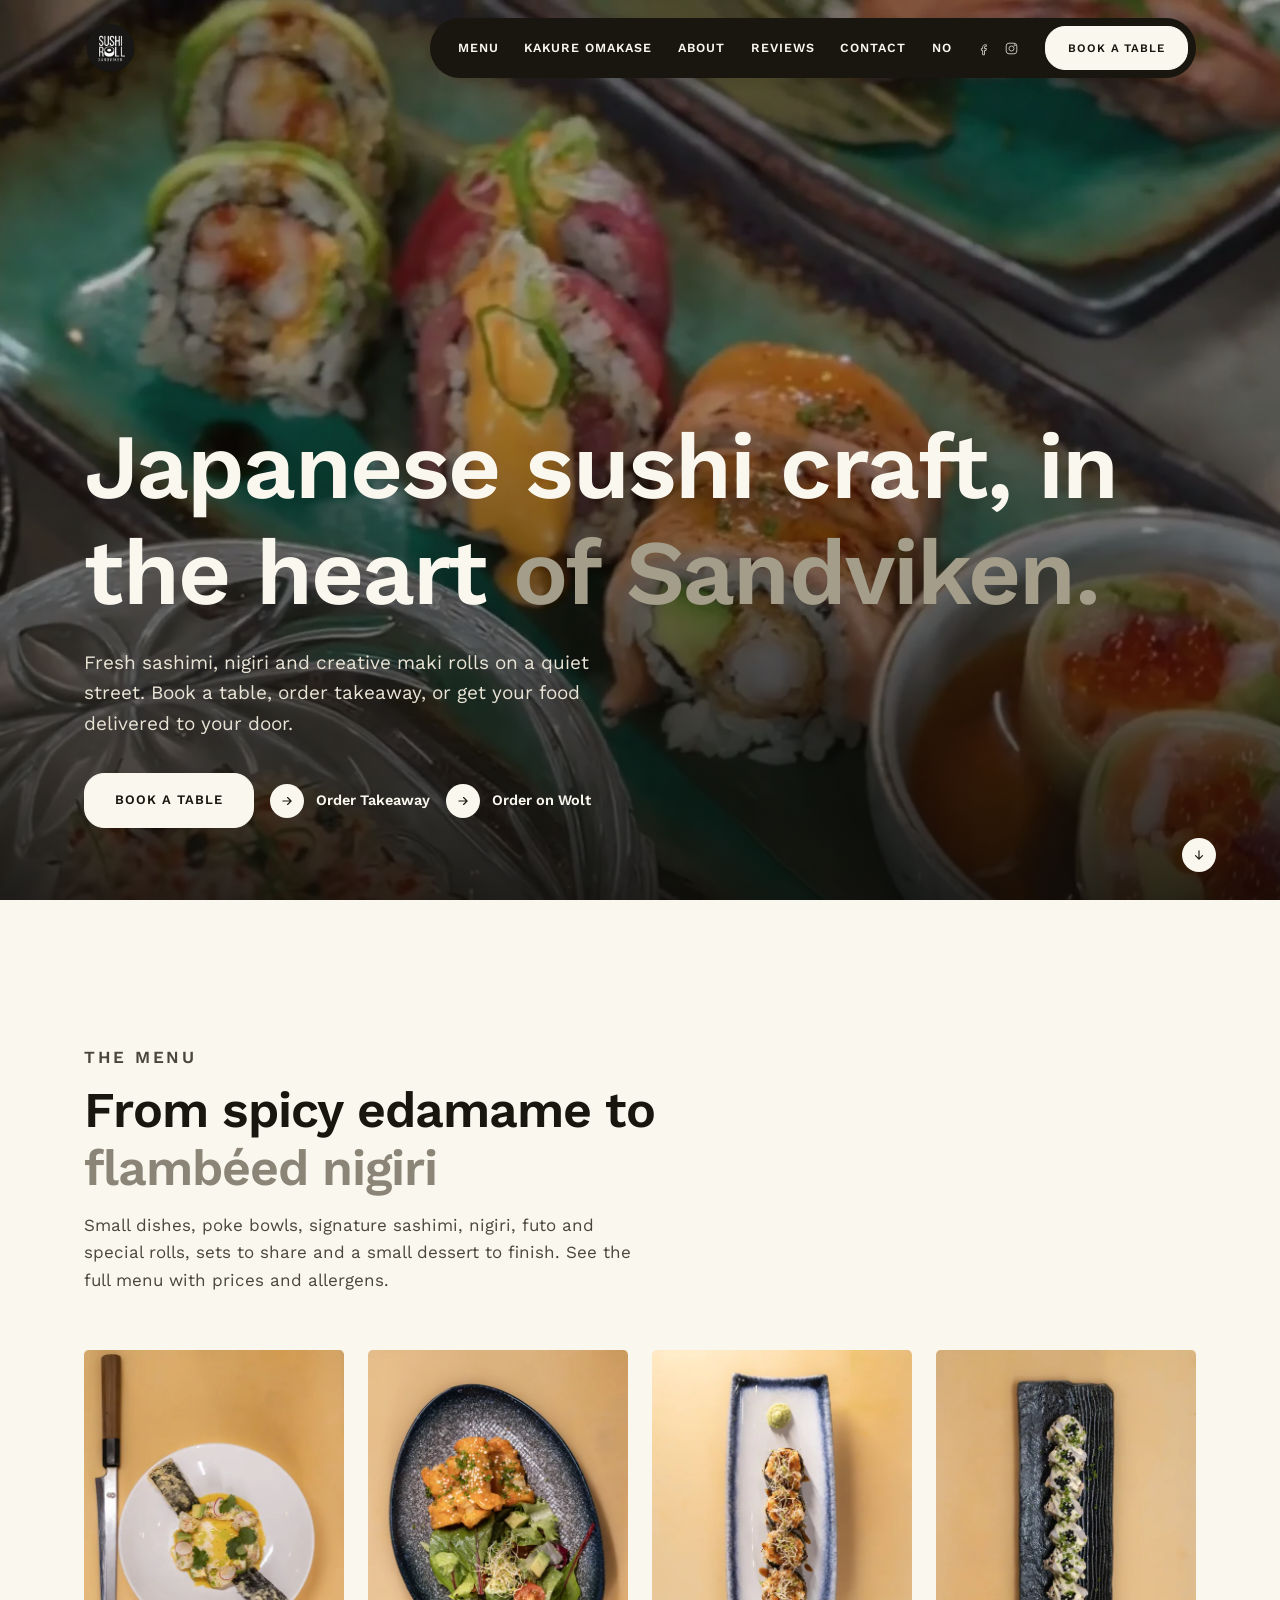
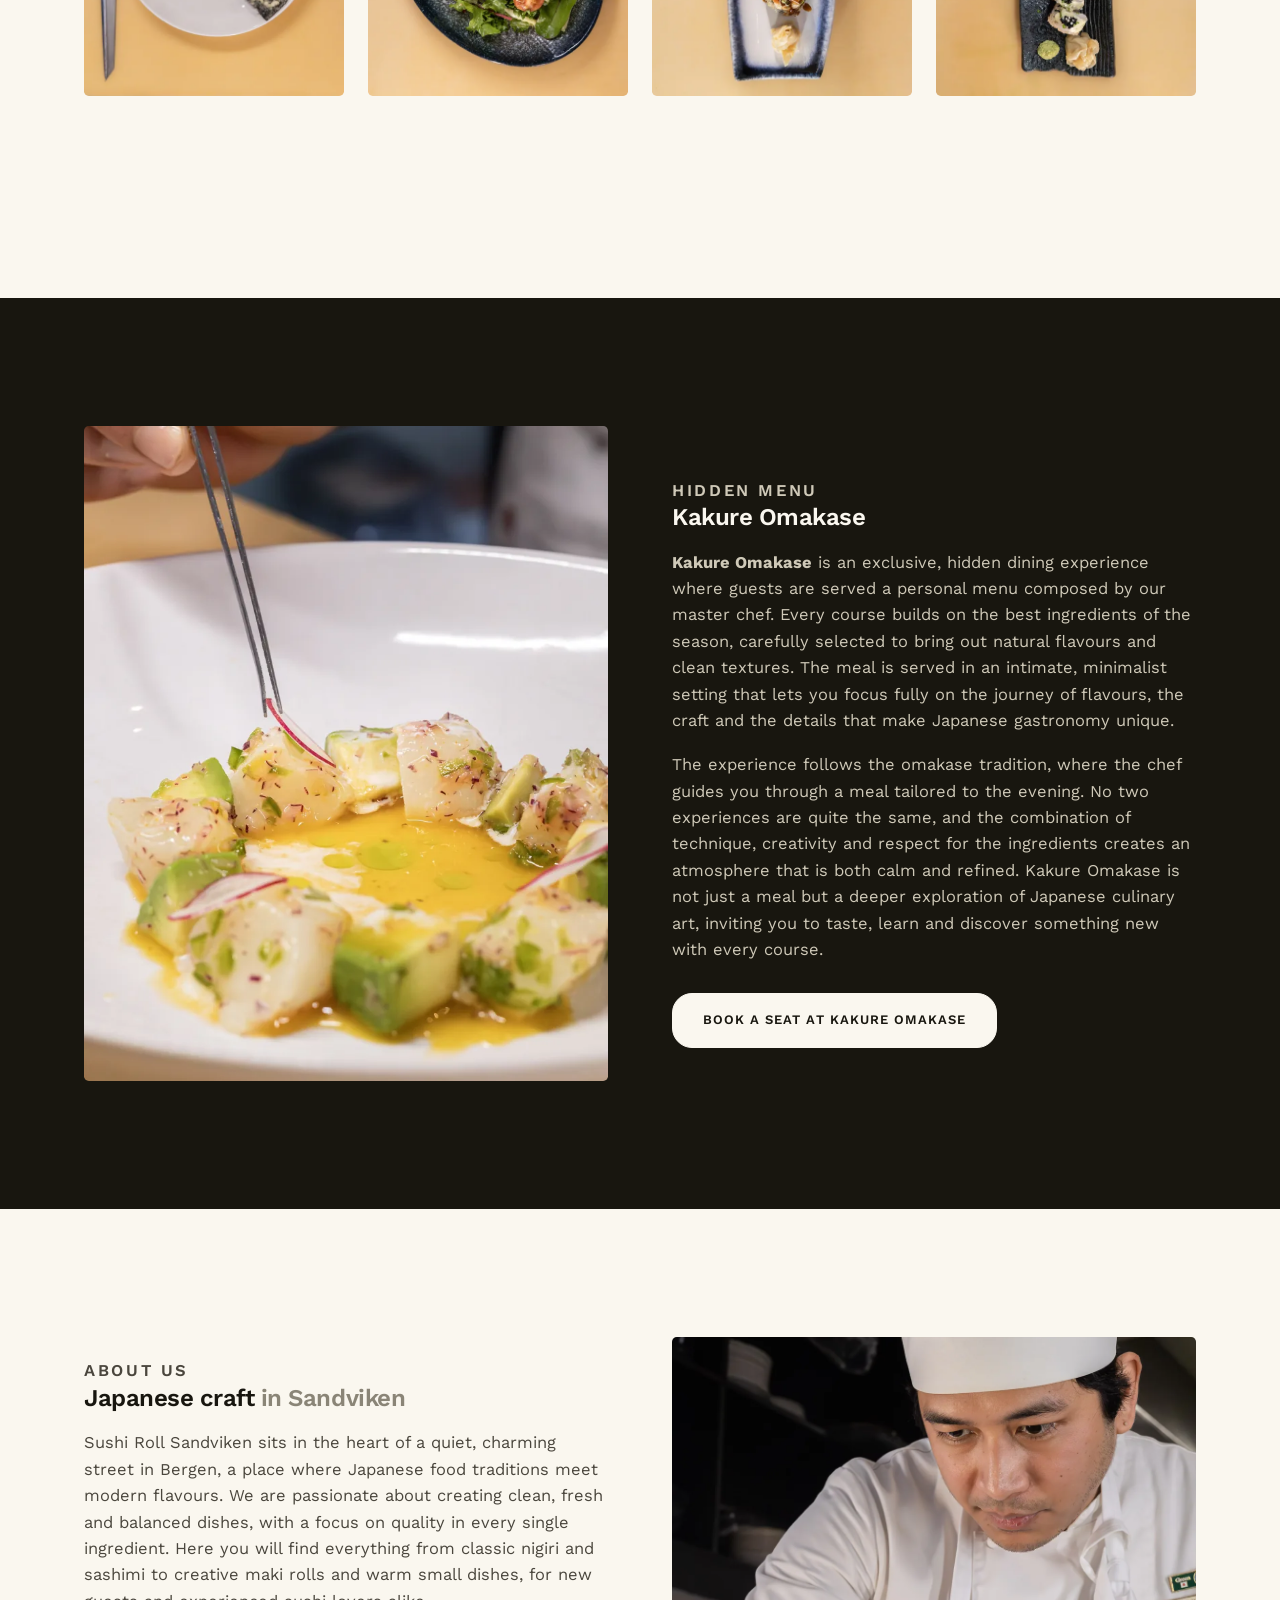
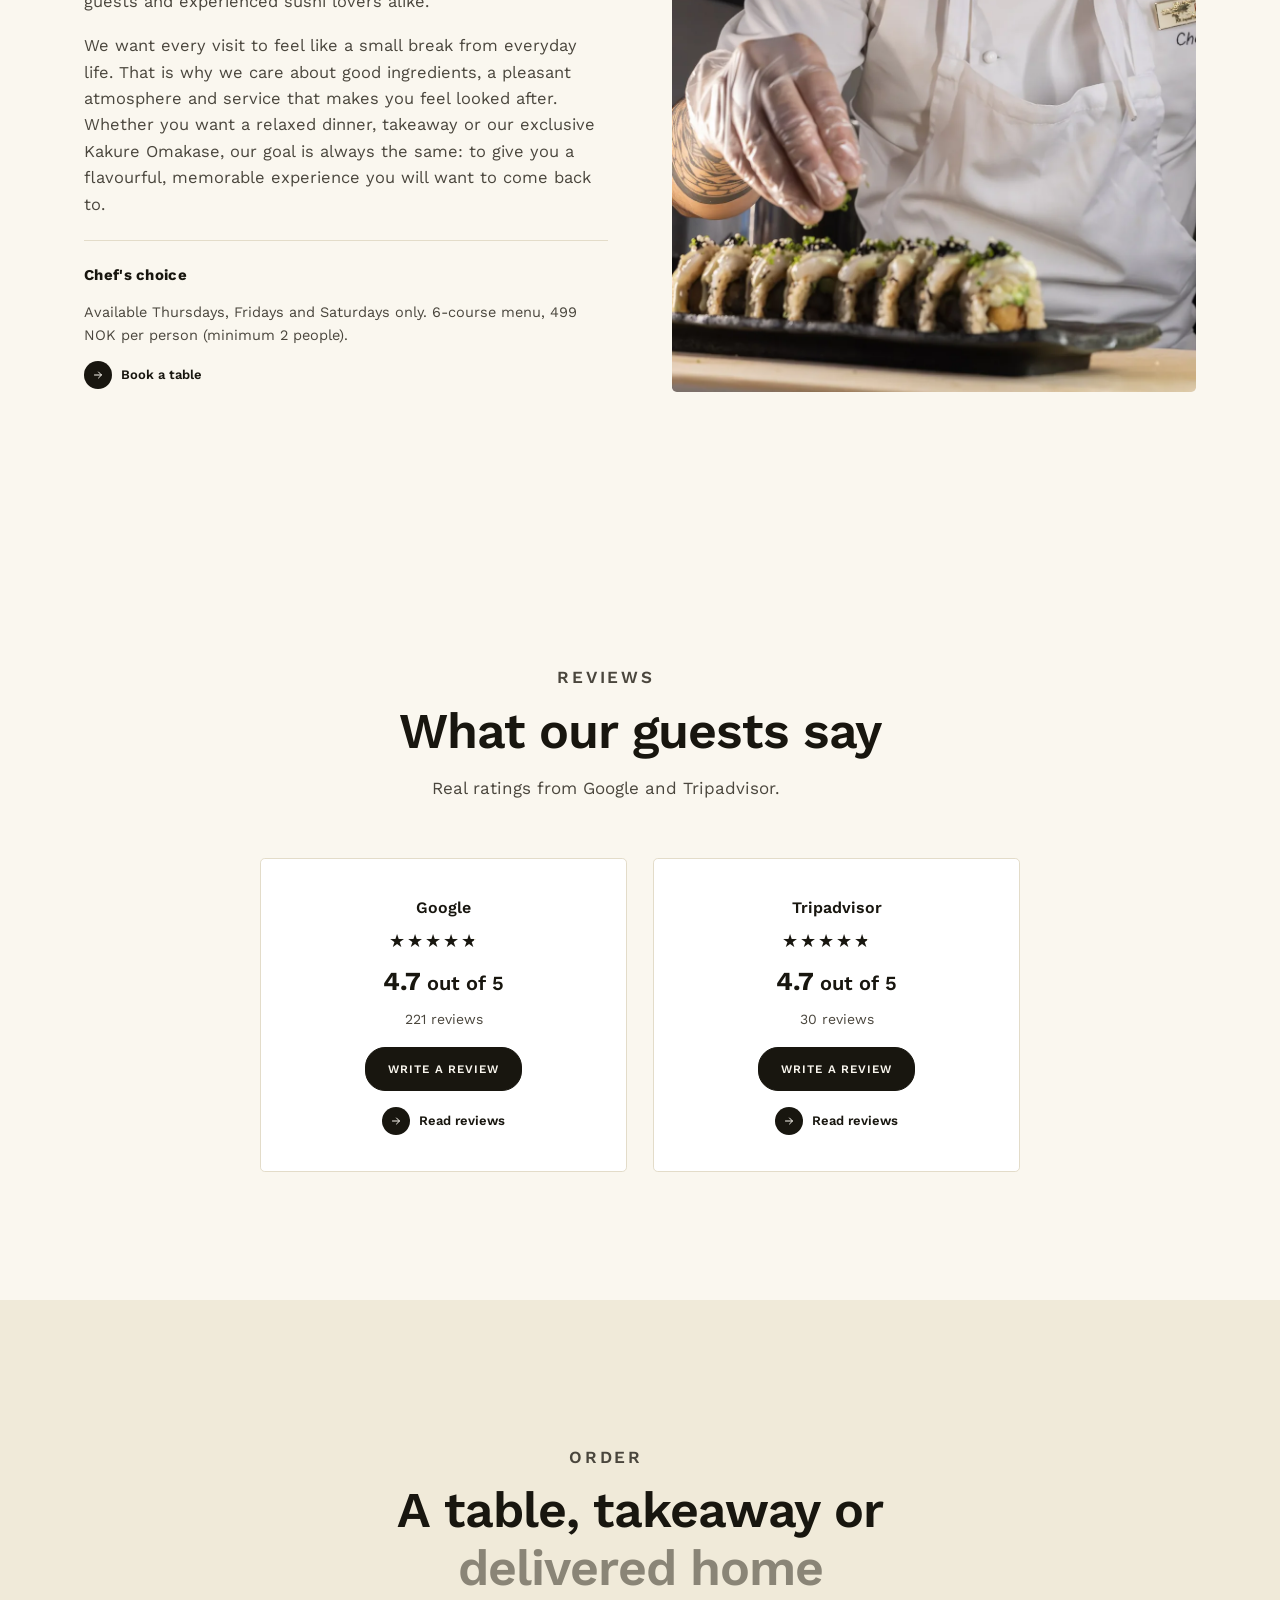
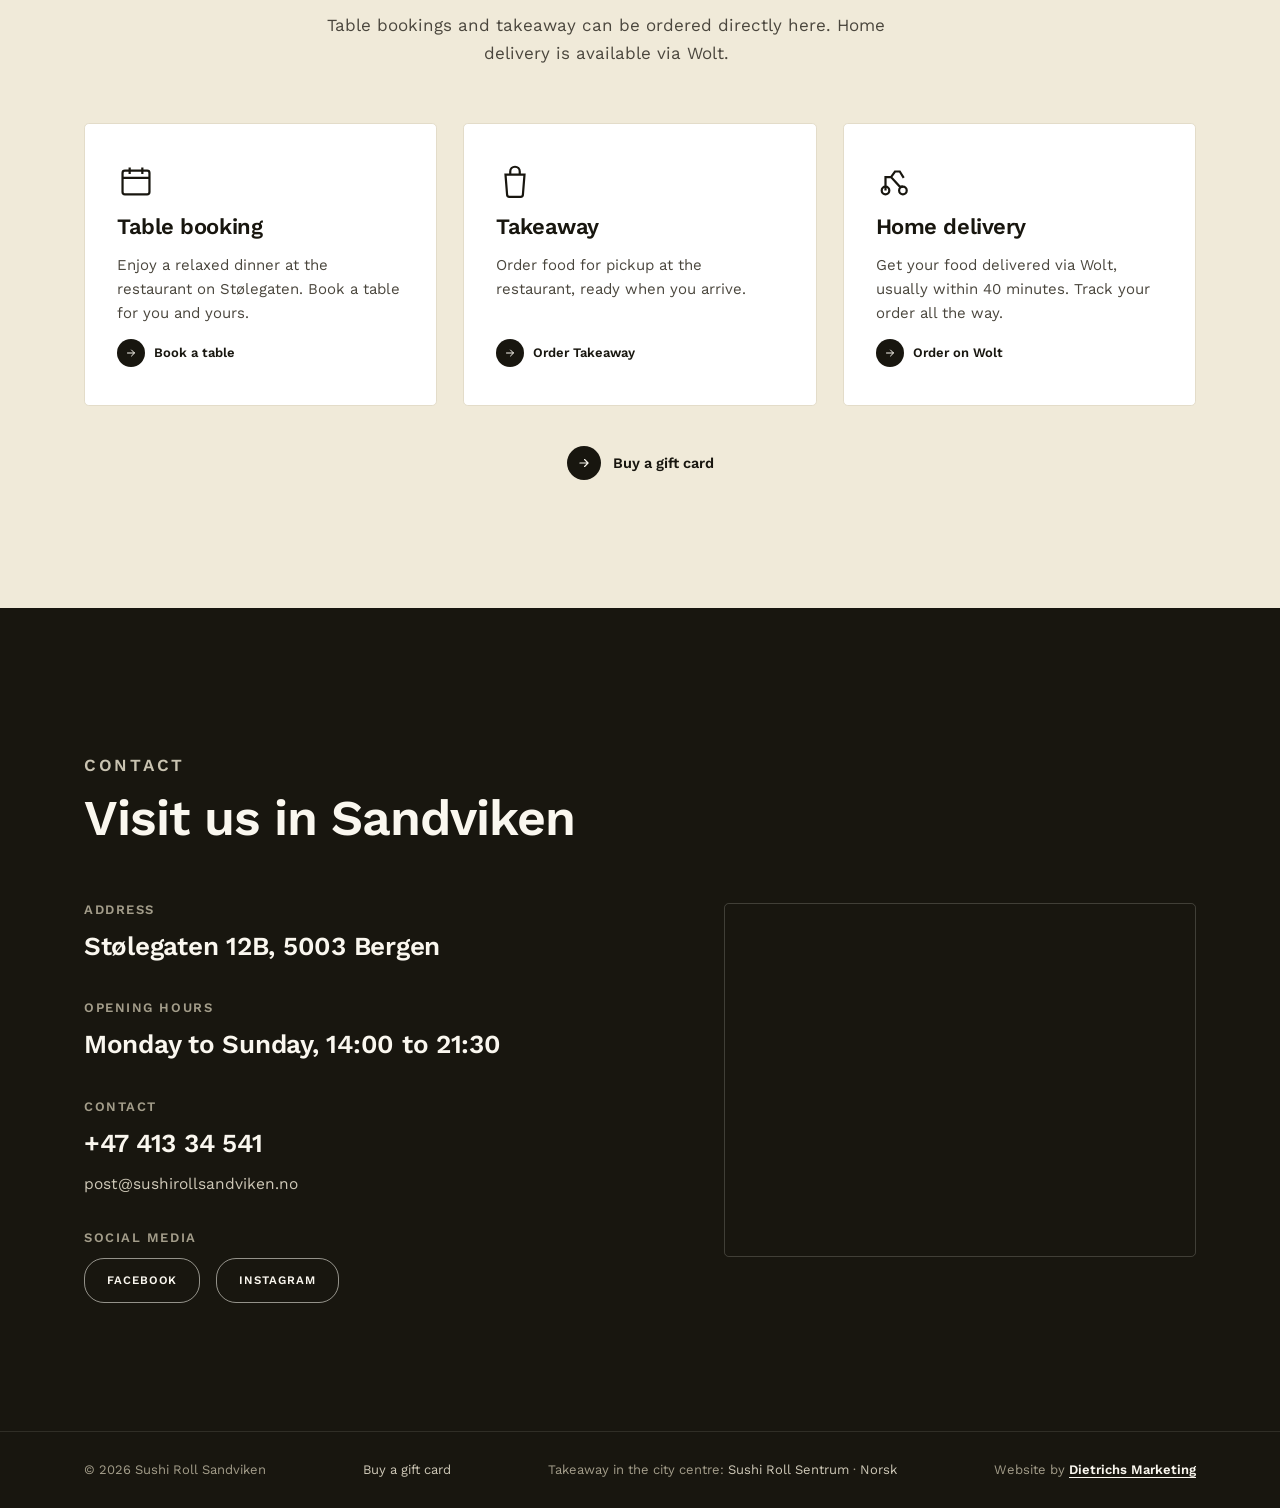
==== commit 19f364c5: "Legg til gavekort-lenke (givn.no): mobilmeny, footer og forside Co-Authored-By: Claude Opus 5.5 <nor" ====
--- a/en/index.html
+++ b/en/index.html
@@ -143,6 +143,7 @@
     <a class="btn btn--on-dark" href="https://booking.gastroplanner.no/sushi-roll-sandviken/t" target="_blank" rel="noopener" data-event="sushi-table-booking">Book a table</a>
     <a class="btn btn--ghost-on-dark" href="https://order.gastroplanner.no/s/ZCVRJ" target="_blank" rel="noopener">Order Takeaway</a>
     <a class="btn btn--ghost-on-dark" href="https://wolt.com/en/nor/bergen/restaurant/sushi-roll-sandviken" target="_blank" rel="noopener">Order on Wolt</a>
+    <a class="btn btn--ghost-on-dark" href="https://givn.no/shop/sushi-roll" target="_blank" rel="noopener">Buy a gift card</a>
   </div>
   <div class="mobile-social">
     <a href="https://www.facebook.com/Sushirollsandviken" target="_blank" rel="noopener" aria-label="Facebook">
@@ -325,6 +326,12 @@
         </a>
       </div>
     </div>
+    <div class="menu-cta reveal" style="margin-top:40px">
+      <a class="arrow-link" href="https://givn.no/shop/sushi-roll" target="_blank" rel="noopener">
+        <span class="arrow-circle"><svg viewBox="0 0 24 24" fill="none" stroke="currentColor" stroke-width="2" stroke-linecap="round" stroke-linejoin="round"><path d="M5 12h14M13 6l6 6-6 6"/></svg></span>
+        Buy a gift card
+      </a>
+    </div>
   </div>
 </section>
 
@@ -367,6 +374,7 @@
 <footer class="site-footer">
   <div class="container">
     <p>© <span id="year"></span> Sushi Roll Sandviken</p>
+    <p><a href="https://givn.no/shop/sushi-roll" target="_blank" rel="noopener">Buy a gift card</a></p>
     <p>Takeaway in the city centre: <a href="https://sushiroll.no/en/" target="_blank" rel="noopener">Sushi Roll Sentrum</a> · <a href="../" lang="nb" hreflang="nb">Norsk</a></p>
     <p>Website by <a href="https://dmarketing.no" target="_blank" rel="noopener">Dietrichs Marketing</a></p>
   </div>
--- a/style.css
+++ b/style.css
@@ -464,9 +464,21 @@
 .menu-gallery img{width:100%;height:100%;object-fit:cover;aspect-ratio:3/4;border-radius:var(--radius-sm)}
 @media (max-width:760px){.menu-gallery{grid-template-columns:repeat(2,1fr)}}
 
+/* ---------- Menyside på PC: kategorilinjen tar over som header ---------- */
+.site-header{transition:transform .35s ease}
+@media (min-width:861px){
+  .category-nav{top:0}
+  body.catnav-stuck .site-header{transform:translateY(-100%)}
+  .menu-category{scroll-margin-top:90px}
+}
+
 /* ---------- Small screens: header + spacing ---------- */
 @media (max-width:860px){
   .nav-pill{display:none}
+  /* Kategorilinjen på menysiden legger seg på samme linje som logoen */
+  .category-nav{top:0;padding-block:0;height:calc(36px + clamp(40px,7vw,52px));display:flex;align-items:center}
+  .category-nav .container{flex:1;min-width:0;max-width:none;margin:0 0 0 calc(var(--pad) + clamp(40px,7vw,52px) + 14px);padding-left:0}
+  .menu-category{scroll-margin-top:calc(56px + clamp(40px,7vw,52px))}
   .mobile-tabbar{display:flex}
   body.menu-open .mobile-tabbar{display:none}
   body{padding-bottom:100px}
